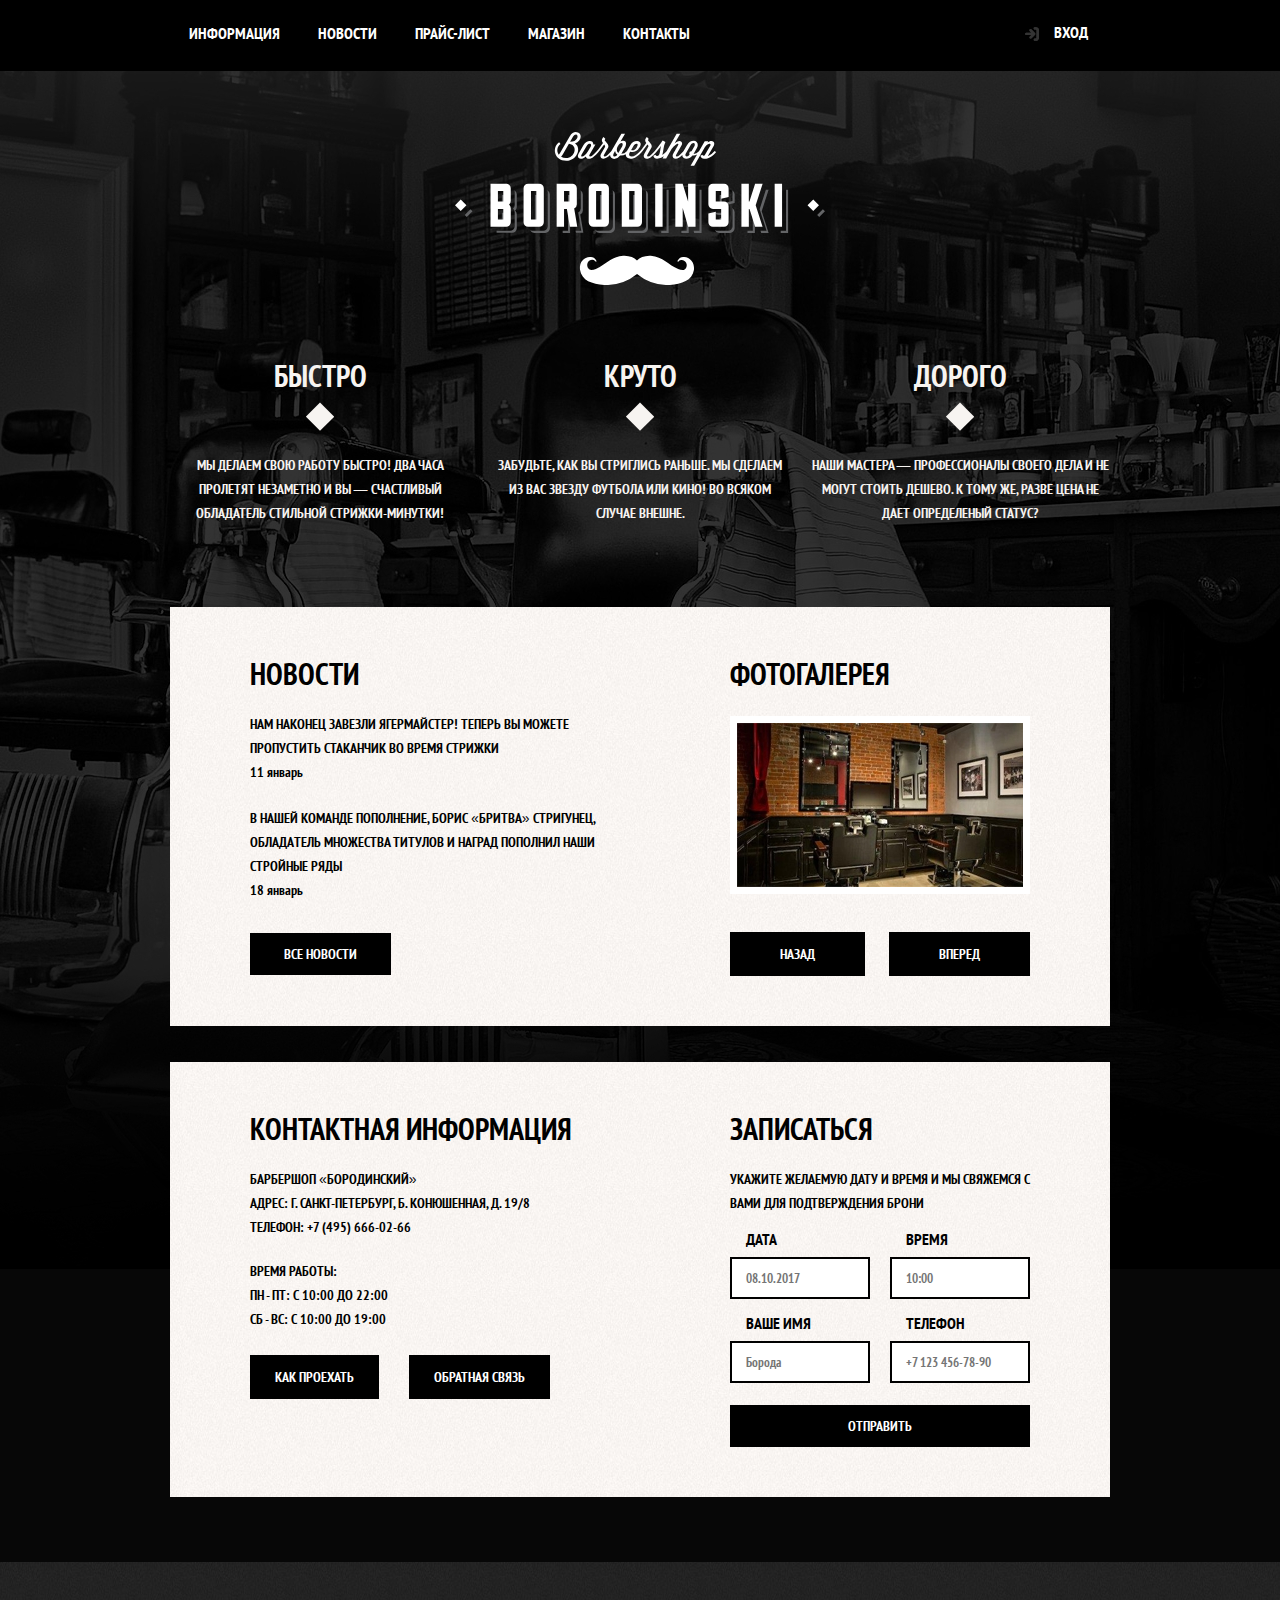
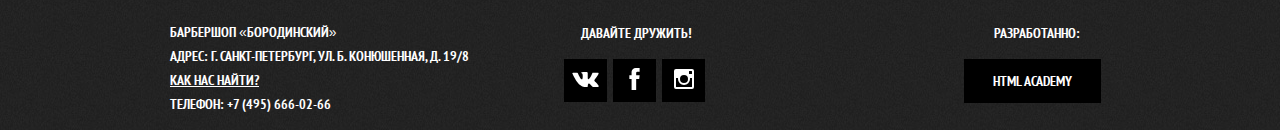
==== index.html @ 58985526 "завершен футер сделана заливка паз в свг при ховер" ====
<!DOCTYPE HTML>
<html>
<head>
<meta charset="utf-8"> 
<link rel="stylesheet" type="text/css" href="css/style.css" />
<meta name="viewport" content="width=device-width, initial-scale=1.0">
<title>Barbershop Home</title>
</head>

<body>
    <header>
        <h1 class="visually-hidden">Барбершоп "Бородинский"</h1>
        <div class="container">
            <nav class="menu-top">
                <ul class="menu-top__left-menu">
                    <li><a href="">Информация</a></li>
                    <li><a href="">Новости</a></li>
                    <li><a href="">Прайс-лист</a></li>
                    <li><a href="">Магазин</a></li>
                    <li><a href="">Контакты</a></li>
                </ul>
                <ul class="menu-top__right-menu">
                    <li><a href=""><img src="svg/login.svg" alt="" class="login-ico">Вход</a></li>
                </ul>
            </nav>
        </div>
    </header>
    <main>
        <div class="container">
            <section class="promo">
                <img src="svg/index-logo.svg" width="200px" height="auto" alt="" class="promo__logo">
                <ul class="promo__edges">
                    <li class="edge">
                        <h2>Быстро</h2>
                        <img src="svg/romb.svg" alt="">
                        <p>МЫ ДЕЛАЕМ СВОЮ РАБОТУ БЫСТРО! ДВА ЧАСА ПРОЛЕТЯТ НЕЗАМЕТНО И ВЫ — СЧАСТЛИВЫЙ ОБЛАДАТЕЛЬ СТИЛЬНОЙ СТРИЖКИ-МИНУТКИ!</p>
                    </li>
                    <li class="edge">
                        <h2>Круто</h2>
                        <img src="svg/romb.svg" alt="">
                        <p>ЗАБУДЬТЕ, КАК ВЫ СТРИГЛИСЬ РАНЬШЕ. МЫ СДЕЛАЕМ ИЗ ВАС ЗВЕЗДУ ФУТБОЛА ИЛИ КИНО! ВО ВСЯКОМ СЛУЧАЕ ВНЕШНЕ.
                        </p>
                    </li>
                    <li class="edge">
                        <h2>Дорого</h2>
                        <img src="svg/romb.svg" alt="">
                        <p>НАШИ МАСТЕРА — ПРОФЕССИОНАЛЫ СВОЕГО ДЕЛА И НЕ МОГУТ СТОИТЬ ДЕШЕВО. К ТОМУ ЖЕ, РАЗВЕ ЦЕНА НЕ ДАЕТ ОПРЕДЕЛЕНЫЙ СТАТУС?</p>
                    </li>
                </ul>
            </section><!-- /.promo -->

            <section class="widget widget__news">
                <div class="widget__left-block">
                    <h2>Новости</h2>
                    <div class="widget__news__scroll-area">
                        <p>НАМ НАКОНЕЦ ЗАВЕЗЛИ ЯГЕРМАЙСТЕР! ТЕПЕРЬ ВЫ МОЖЕТЕ ПРОПУСТИТЬ СТАКАНЧИК ВО ВРЕМЯ СТРИЖКИ</p>
                        <p class="date">11 январь</p>
                        <p>В НАШЕЙ КОМАНДЕ ПОПОЛНЕНИЕ, БОРИС «БРИТВА» СТРИГУНЕЦ, ОБЛАДAТЕЛЬ МНОЖЕСТВА ТИТУЛОВ И НАГРАД ПОПОЛНИЛ НАШИ СТРОЙНЫЕ РЯДЫ</p>
                        <p class="date">18 январь</p>
                    </div><!-- /.scroll-area -->
                    <a href="" class="btn all-news">все новости</a>
                </div><!-- /.widget__left-block -->
                <div class="widget__right-block">
                    <h2>Фотогалерея</h2>
                    <img src="img/1.jpg" height="164" width="286" alt="" class="slider">
                    <div class="slider-controls"><button class="btn prev">Назад</button><button class="btn next">Вперед</button></div>
                </div><!-- /.widget__right-block -->
            </section><!-- /.widget__news -->

            <section class="widget widget-contacts">
                <div class="widget__left-block">
                    <h2>Контактная информация</h2>
                    <p>БАРБЕРШОП «БОРОДИНСКИЙ»<br>
                    АДРЕС: Г. САНКТ-ПЕТЕРБУРГ, Б. КОНЮШЕННАЯ, Д. 19/8<br>
                    ТЕЛЕФОН: +7 (495) 666-02-66</p>
                    <p>ВРЕМЯ РАБОТЫ:<br>
                    ПН - ПТ: С 10:00 ДО 22:00<br>
                    СБ - ВС: С 10:00 ДО 19:00</p>
                    <div class="buttons-wraper">
                        <a class="btn" href="">Как проехать</a>
                        <a class="btn" href="">Обратная связь</a>
                    </div>
                </div><!-- /.widget__left-block -->
                <div class="widget__right-block">
                    <h2>Записаться</h2>
                    <p>УКАЖИТЕ ЖЕЛАЕМУЮ ДАТУ И ВРЕМЯ И МЫ СВЯЖЕМСЯ С ВАМИ ДЛЯ ПОДТВЕРЖДЕНИЯ БРОНИ</p>
                    <form action="get">
                        <div class="input-wraper">
                            <div class="input-group">
                                <label for="date">Дата</label>
                                <input type="text" id="date" placeholder="08.10.2017">
                                <label for="name">Ваше Имя</label>
                                <input type="text" id="name" placeholder="Борода">
                            </div>
                            <div class="input-group">
                                <label for="time">Время</label>
                                <input type="text" id="time" placeholder="10:00">
                                <label for="tel">Телефон</label>
                                <input type="text" id="tel" placeholder="+7 123 456-78-90">
                            </div>
                        </div> <!-- input-wraper-->
                        <button type="submit" class="btn">Отправить</button>
                    </form>
                </div><!-- /.widget__right-block -->
            </section><!-- /.widget-contacts -->    
        </div><!-- /.container -->
    </main>
    <footer>
        <div class="container flex-box">
            <div class="about">
                <p>БАРБЕРШОП «БОРОДИНСКИЙ» <br>
                АДРЕС: Г. САНКТ-ПЕТЕРБУРГ, УЛ. Б. КОНЮШЕННАЯ, Д. 19/8 <br>
                <a href="">КАК НАС НАЙТИ?</a><br>
                ТЕЛЕФОН: +7 (495) 666-02-66</p>
            </div><!-- /.about -->

            <div class="socials">
                <p>Давайте дружить!</p>
                <ul class="social__links">
                    <li class="soc-link"><a href="">
                            <p class="visually-hidden">Вконтакте</p>
                            <svg xmlns="http://www.w3.org/2000/svg" width="27" height="15" viewBox="0 0 26.14 14.91"><path d="M26 13.47l-.09-.17a13.55 13.55 0 0 0-2.6-3q-.87-.83-1.1-1.12A1 1 0 0 1 22 8a10.27 10.27 0 0 1 1.22-1.78l.88-1.16q2.35-3.13 2-4L26 .94a.8.8 0 0 0-.4-.22 2.14 2.14 0 0 0-.87 0h-3.92a.51.51 0 0 0-.27 0h-.3a.6.6 0 0 0-.15.14.93.93 0 0 0-.14.24 22.22 22.22 0 0 1-1.46 3.06q-.5.84-.93 1.46a7 7 0 0 1-.71.91 4.94 4.94 0 0 1-.52.47q-.23.18-.35.15l-.23-.05a.9.9 0 0 1-.31-.33 1.49 1.49 0 0 1-.16-.53V1.6a3.14 3.14 0 0 0 0-.62 2.12 2.12 0 0 0-.14-.44.73.73 0 0 0-.28-.33 1.57 1.57 0 0 0-.46-.18A9 9 0 0 0 12.57 0a8.93 8.93 0 0 0-3.25.33 1.83 1.83 0 0 0-.52.41q-.25.3-.07.33a1.67 1.67 0 0 1 1.16.59l.08.16a2.6 2.6 0 0 1 .19.63 6.32 6.32 0 0 1 .12 1 10.59 10.59 0 0 1 0 1.7q-.07.71-.13 1.1a2.21 2.21 0 0 1-.18.64 2.69 2.69 0 0 1-.16.3l-.07.07a1 1 0 0 1-.37.07.86.86 0 0 1-.46-.19 3.27 3.27 0 0 1-.56-.52 7 7 0 0 1-.66-.93q-.37-.6-.76-1.42l-.22-.39q-.2-.38-.56-1.11t-.62-1.43A.9.9 0 0 0 5.2.9h-.07a.93.93 0 0 0-.22-.16A1.44 1.44 0 0 0 4.6.65L.87.68A1 1 0 0 0 .1.94L0 1a.44.44 0 0 0 0 .22 1.08 1.08 0 0 0 .08.37Q.9 3.53 1.86 5.31t1.66 2.87Q4.23 9.27 5 10.24t1 1.24l.37.41.34.33a8.06 8.06 0 0 0 1 .78 16.34 16.34 0 0 0 1.4.9 7.6 7.6 0 0 0 1.79.72 6.19 6.19 0 0 0 2 .22h1.57a1.08 1.08 0 0 0 .72-.3l.05-.07a.9.9 0 0 0 .1-.25 1.38 1.38 0 0 0 0-.37 4.48 4.48 0 0 1 .09-1.05 2.77 2.77 0 0 1 .23-.71 1.74 1.74 0 0 1 .29-.4 1.19 1.19 0 0 1 .23-.2h.11a.86.86 0 0 1 .77.21 4.52 4.52 0 0 1 .83.79q.39.47.93 1.05a6.41 6.41 0 0 0 1 .87l.27.16a3.31 3.31 0 0 0 .71.3 1.53 1.53 0 0 0 .76.07l3.48-.05a1.58 1.58 0 0 0 .8-.17.68.68 0 0 0 .34-.37 1.06 1.06 0 0 0 0-.46 1.71 1.71 0 0 0-.1-.36z" fill="#fff"/></svg>
                        </a>
                    </li>
                    <li class="soc-link"><a href="">
                            <p class="visually-hidden">Фейсбук</p>
                            <svg xmlns="http://www.w3.org/2000/svg" width="19" height="22" viewBox="0 0 10.15 21.74"><path d="M3.34 1.12A4.77 4.77 0 0 1 6.53 0h3.61v3.81H7.81a1.07 1.07 0 0 0-1.09.83v2.55h3.42c-.08 1.23-.24 2.45-.41 3.67h-3v10.87H2.21V10.86H0V7.21h2.19V3.66a3.83 3.83 0 0 1 1.15-2.54z" fill="#fff"/></svg>
                        </a>
                    </li>
                    <li class="soc-link"><a href="">
                            <p class="visually-hidden">Инстаграм</p>
                            <svg xmlns="http://www.w3.org/2000/svg" width="20" height="20" viewBox="0 0 20 20"><path d="M18 0H2a2 2 0 0 0-2 2v16a2 2 0 0 0 2 2h16a2 2 0 0 0 2-2V2a2 2 0 0 0-2-2zm-8 6a4 4 0 1 1-4 4 4 4 0 0 1 4-4zM2.5 18a.47.47 0 0 1-.5-.5V9h2.1a3.4 3.4 0 0 0-.1 1 6 6 0 1 0 12 0 3.4 3.4 0 0 0-.1-1H18v8.5a.47.47 0 0 1-.5.5zM18 4.5a.47.47 0 0 1-.5.5h-2a.47.47 0 0 1-.5-.5v-2a.47.47 0 0 1 .5-.5h2a.47.47 0 0 1 .5.5z" fill="#fff"/></svg>
                        </a>
                    </li>
                </ul>
            </div><!-- /.socials -->
            <div class="copyright">
                <p>Разработанно:</p>
                <a href="" class="btn">HTML Academy</a>
            </div><!-- /.copyright -->
        </div><!-- /.container -->
    </footer>
</body>
</html>
---- css/style.css ----
@font-face {
	font-family: "PT Sans Narrow";
	src: url('../fonts/web/ptsansnarrowbold.woff2');
	font-weight: 700;
	font-style: normal;
}
body {
	font-family: "PT Sans Narrow", sans-serif;
	margin: 0;
	padding: 0;
	text-transform: uppercase;
	background-image: url(../img/mainbg.jpg);
	background-position:top;
	background-color: #000;
	background-repeat: no-repeat;
}
h2{
	font-size: 30px;
}
p{
	font-size:14px;

}
.visually-hidden{
	position: absolute;
	top: -2000px;
}
.container {
	width: 940px;
	margin-left: auto;
	margin-right: auto;
	margin-top: 0;
	border: 0;
}
.btn{
	color: #fff;
	font-size:14px;
	padding:12px 34px;
	background-color: #000;
	border: 0;
	font-family: inherit;
	text-transform: uppercase;
	text-decoration: none;
}
header {
	background-color: #000;
	margin: 0;
	padding: 0;
	min-height: 71px;
}
ul {
	list-style: none;
}
header a {
	font-size: 16px;
	color: #fff;
	text-decoration: none;
	text-transform: uppercase;
}
section.promo{
	color:#f7f4f1;
	margin-bottom: 82px;
}
.widget{
	background-color: #D3D7CFFF;
	background-image: url(../img/widgetbg.jpg);
	background-repeat: repeat;
}
label{
	display: block;
	margin-left: 16px;
	margin-top: 14px;
	margin-bottom: 8px;
}
input{
	font-family: inherit;
	box-sizing: border-box;
	width:140px;
	border-radius: 0;
	border:2px solid #000;
	padding: 10px 14px;
}
footer{
	background-color: #2E3436FF;
	background-image: url(../img/footerbg.jpg);
	background-repeat: repeat;
	margin-top: 65px;
}
footer p{
	color:#fff;
}
.about a{
	color:#fff;
}

/*------ END BASE SYLES -----------*/


/*::::::: HEADER :::::::::::::::::::*/

.menu-top{
	display: flex;
	justify-content:space-between;
}
	.menu-top__left-menu{
		display: flex;
		justify-content:space-between;
		margin:0;
		padding:0px 0px;
	}
		.menu-top__left-menu li{
			display: flex;
			margin:0;
			padding:0;
		}
		.menu-top__left-menu a{
			margin:0;
			padding:23px 19px;
			padding-bottom: 26px;
		}
	.menu-top__right-menu{
		margin:0;
		padding:0;
	}
		.menu-top__right-menu li{
			display: flex;
			margin:0;
			padding:0;
		}
		.menu-top__right-menu a{
			margin:0;
			padding:22px 22px;
			padding-left: 40px;
			position: relative;
			padding-bottom: 29px;
		}
		.menu-top__right-menu .login-ico{
			position: absolute;
			top: 26px;
			left: 10px;
			opacity: 0.2;
		}
	.menu-top a:hover{
		background-color: #323232;
	}
	.menu-top a:hover .login-ico{
		opacity: 1;
	} 

/*----- END HEADER --------------*/

/*:::::::: MAIN :::::::::::::::::*/
.promo{
	text-align: center;
}
	.promo__logo{
		margin-top: 61px;
		margin-bottom:42px;

		box-sizing: border-box;
		width: 370px;
		height: auto;
	}

	.promo__edges{
		padding: 0;
		margin:0;
		margin-bottom: 20px;
		display:flex;
		justify-content:space-between;
	}
		.edge{
			max-width: 300px;
		}
		.edge h2{
			margin-bottom: 7px;
		}
		.edge img{
			margin-bottom: 18px;
		}
		.edge p{
			line-height: 24px;
			margin: 0;
		}

.widget{
	margin:0;
	padding:47px 80px;
	display: flex;
	justify-content:space-between;
	margin-bottom: 36px;
	padding-bottom: 50px;
}
	.widget h2{
		margin-top: 0;
		margin-bottom:19px;
	}
	.widget p{
		line-height: 24px;
		margin: 0;
	}
	.widget .slider{
		border: 7px solid #fff;
		margin-top: 4px;
		margin-bottom:20px;
	}
	.widget__left-block{
		box-sizing:border-box;
		width: 360px;
	}
	.widget__news__scroll-area{
		overflow: auto;
		max-height: 300px;
		padding-bottom: 1px;
	}
	.widget__left-block .date{
		margin-top: 0px;
		margin-bottom:10px;
		text-transform: none;
		display: block;
		padding-bottom: 12px;
	}
	.widget__left-block .btn.all-news{
		margin-top: 8px;
		display: inline-block;
	}
	.widget__right-block{
		width:300px;
	}
	.slider-controls{
		display: flex;
		justify-content:space-between;
		margin-top: 14px;
		margin-bottom:0;
	}

	.widget.widget-contacts .widget__left-block > p{
		margin-bottom:20px
	}
		.slider-controls .btn{
			padding: 13px 50px;
		}

	
	.buttons-wraper{
		margin-top: 24px;
		display:flex;
		justify-content:space-between;
		width: 300px;
	}
		.buttons-wraper .btn{
			padding: 13px 25px;
		}

	.widget__right-block form{
		margin-top: 15px;
	}
		.input-wraper{
			display: flex;
			justify-content: space-between;
			margin-top: -15px;
		}
			form button.btn{
				display:block;
				width: 100%;
				margin-top: 22px;
			}
	
	.container.flex-box{
		display:flex;
		justify-content:flex-start;
		padding-top: 48px;
	}
		.about p{
			line-height:24px;
			margin-top: 10px;
		}
			
		.socials{
			margin-left: 95px;
		}
			.socials p{
				margin-left: 17px;
				margin-bottom: 17px;
			}
			.social__links{
				display:flex;
				justify-content:space-between;
				width: 141px;
				padding: 0;
			}
			.social__links li{
				display:flex;
				justify-content:center;
				align-content:center;
				align-items:center;
				background-color:#000;
				width:43px;
				height:43px;
			}
				.soc-link:hover path{
					fill:#000;
				}
				.soc-link:hover{
					background-color:#fff;
				}
			
		.copyright{
			margin-left: 259px;
		} p{}
			.copyright p{
				margin-bottom: 17px;
				margin-left: 30px;
			}
			.copyright a.btn{
				padding: 13px 29px;
				display: block;
			}
				.copyright a.btn:hover{
					background-color:#fff;
					color:#000;
				}
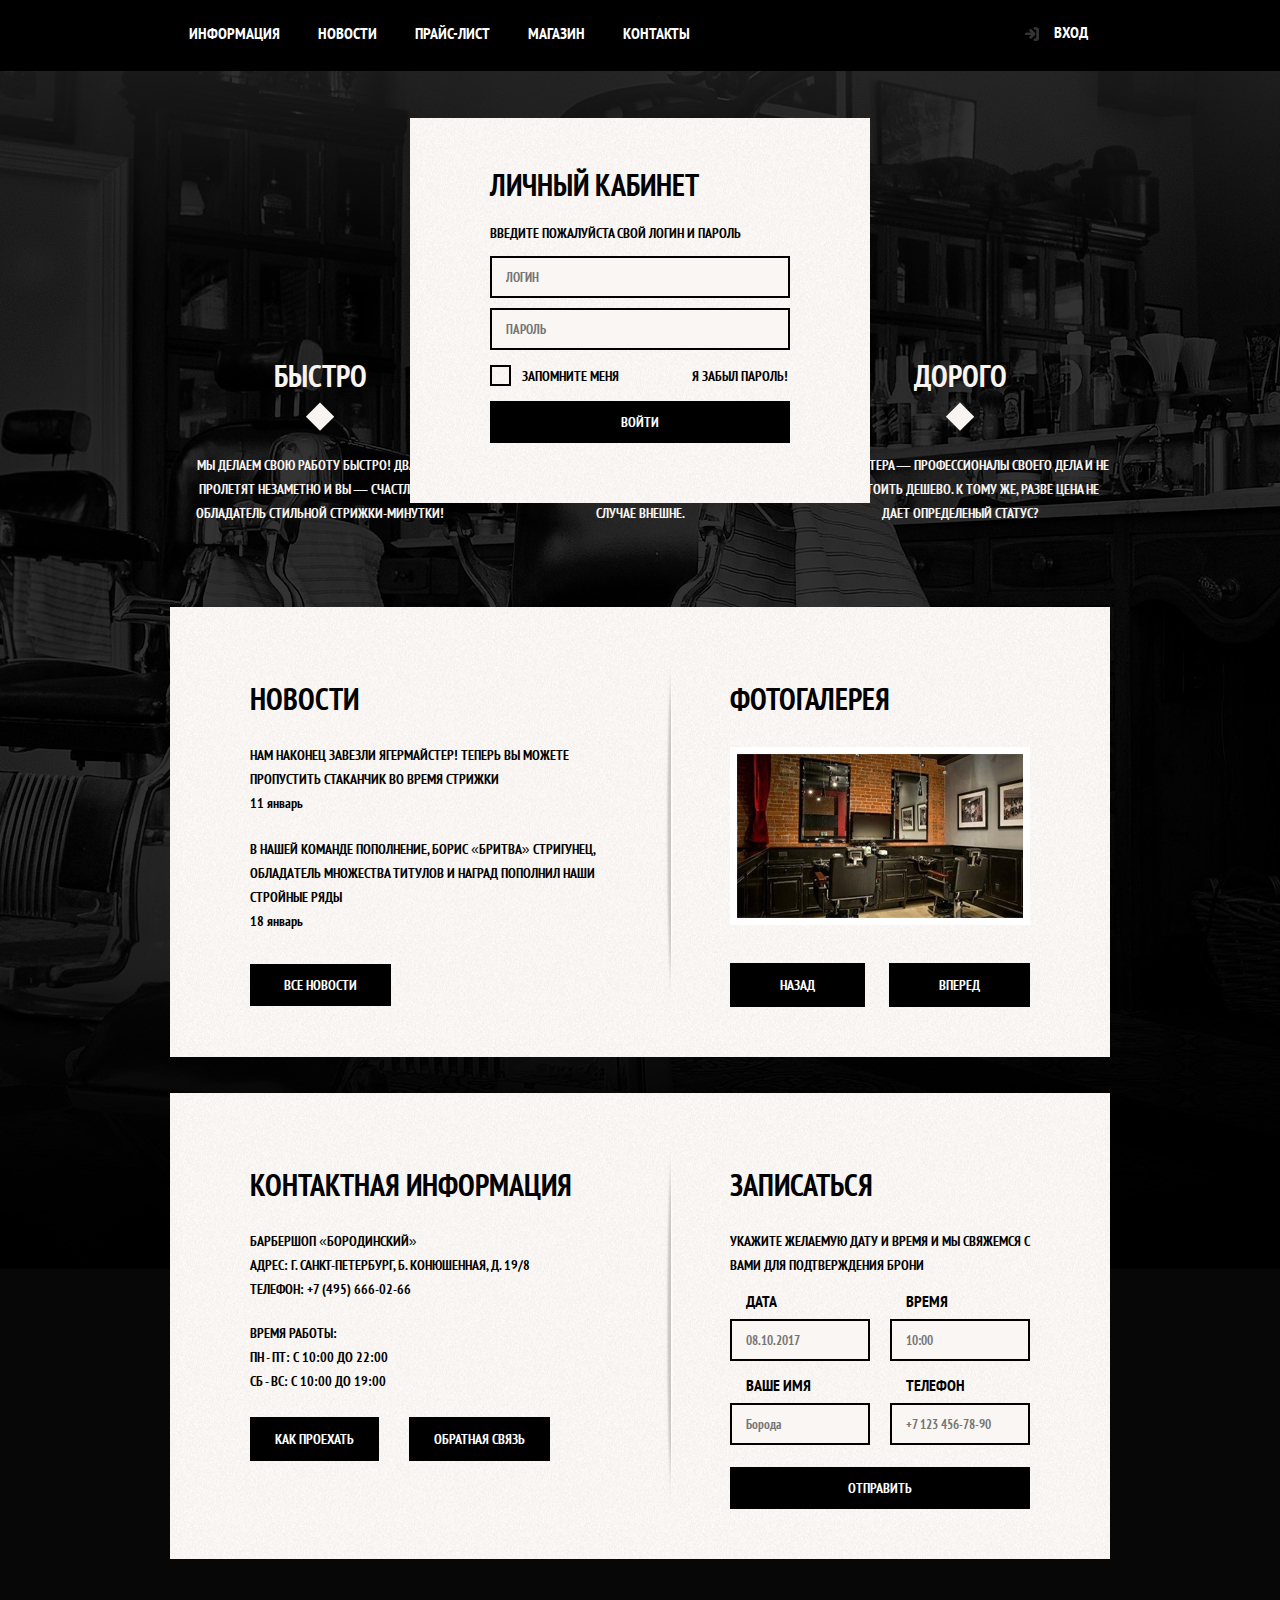
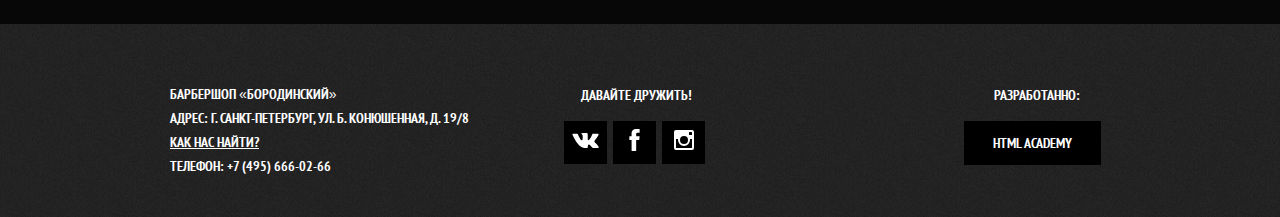
==== commit ef804bd1: "завершен register popup" ====
--- a/index.html
+++ b/index.html
@@ -61,6 +61,7 @@
                     </div><!-- /.scroll-area -->
                     <a href="" class="btn all-news">все новости</a>
                 </div><!-- /.widget__left-block -->
+                <img src="img/border.png" class="border"/>
                 <div class="widget__right-block">
                     <h2>Фотогалерея</h2>
                     <img src="img/1.jpg" height="164" width="286" alt="" class="slider">
@@ -82,10 +83,11 @@
                         <a class="btn" href="">Обратная связь</a>
                     </div>
                 </div><!-- /.widget__left-block -->
+                <img src="img/border.png" class="border"/>
                 <div class="widget__right-block">
                     <h2>Записаться</h2>
                     <p>УКАЖИТЕ ЖЕЛАЕМУЮ ДАТУ И ВРЕМЯ И МЫ СВЯЖЕМСЯ С ВАМИ ДЛЯ ПОДТВЕРЖДЕНИЯ БРОНИ</p>
-                    <form action="get">
+                    <form action="get" class="feedback">
                         <div class="input-wraper">
                             <div class="input-group">
                                 <label for="date">Дата</label>
@@ -141,5 +143,30 @@
             </div><!-- /.copyright -->
         </div><!-- /.container -->
     </footer>
+
+<!-- :::::POPUPS::::::::::::::::::::: -->
+
+<!-- :::::REGISTER POPUP:::::::::::-->
+
+<div class="popup-container">
+    <div class="register-popup">
+        <form class="register-form">
+            <h2>Личный кабинет</h2>
+            <p>Введите пожалуйста свой логин и пароль</p>
+            <label for="login" class="visually-hidden">Логин</label>
+            <input type="text" id="login" name="login" placeholder="Логин"><br>
+            <label for="password" class="visually-hidden">Пароль</label>
+            <input type="password" id="password" name="password" placeholder="Пароль">
+            <div class="remember-block-wrapper">
+                <input type="checkbox" id="remember-me" name="remember_me">
+                <div class="checkbox"></div>
+                <label for="remember-me">Запомните меня</label>
+                <a href="" class="">Я забыл пароль!</a>
+            </div>
+            <button type="submit" class="btn">Войти</button>
+        </form>
+    </div>
+</div>
+
 </body>
 </html>
--- a/css/style.css
+++ b/css/style.css
@@ -1,3 +1,7 @@
+
+/*::::::::::: BASE STYLES ::::::::::::::::::::::*/
+
+
 @font-face {
 	font-family: "PT Sans Narrow";
 	src: url('../fonts/web/ptsansnarrowbold.woff2');
@@ -42,6 +46,9 @@
 	text-transform: uppercase;
 	text-decoration: none;
 }
+	.btn:hover{
+		background-color:#663d15;
+	}
 header {
 	background-color: #000;
 	margin: 0;
@@ -79,7 +86,12 @@
 	border-radius: 0;
 	border:2px solid #000;
 	padding: 10px 14px;
-}
+	background-color:#f9f6f3;
+}
+	input:focus{
+		border:2px solid #663d15;
+		outline: 1px solid #663d15;
+	}
 footer{
 	background-color: #2E3436FF;
 	background-image: url(../img/footerbg.jpg);
@@ -147,7 +159,7 @@
 		opacity: 1;
 	} 
 
-/*----- END HEADER --------------*/
+/*----- end header --------------*/
 
 /*:::::::: MAIN :::::::::::::::::*/
 .promo{
@@ -184,6 +196,7 @@
 		}
 
 .widget{
+	position:relative;
 	margin:0;
 	padding:47px 80px;
 	display: flex;
@@ -191,6 +204,7 @@
 	margin-bottom: 36px;
 	padding-bottom: 50px;
 }
+	.
 	.widget h2{
 		margin-top: 0;
 		margin-bottom:19px;
@@ -260,7 +274,7 @@
 			justify-content: space-between;
 			margin-top: -15px;
 		}
-			form button.btn{
+			.feedback button.btn{
 				display:block;
 				width: 100%;
 				margin-top: 22px;
@@ -270,6 +284,16 @@
 		display:flex;
 		justify-content:flex-start;
 		padding-top: 48px;
+	}
+
+/*------- end main ------------------*/
+
+
+/*:::::::: FOOTER ::::::::::::::::::::*/
+
+
+	footer{
+		height:193px;
 	}
 		.about p{
 			line-height:24px;
@@ -319,4 +343,125 @@
 				.copyright a.btn:hover{
 					background-color:#fff;
 					color:#000;
-				}+				}
+
+/*-------- end footer -----------------*/
+
+/*::::::::::::::::::::::::::::::::::::::*/
+/*::::::::: POPUPS :::::::::::::::::::::*/
+/*::::::::::::::::::::::::::::::::::::::*/
+.popup-container{
+	position:absolute;
+	top:0;
+	
+	width:100%;
+	height:100%;
+	display:flex;
+	justify-content:space-between;
+}
+
+.register-popup{
+	top:118px;
+	
+	margin-top:118px;
+	margin-left:auto;
+	margin-right:auto;
+
+	padding:47px 80px;
+
+	box-sizing:border-box;
+	width:460px;
+	height:385px;
+	
+	background-color:#f9f6f3;
+	background-image:url(../img/widgetbg.jpg);
+}
+	.register-form{
+		margin:0;
+		padding:0;
+
+		width:100%;
+		height:100%;
+	}
+		.register-form h2{
+			margin-top:0;
+			margin-bottom:20px
+		}
+		.register-form p{
+			margin-bottom:14px;
+		}
+		.register-form input{
+			margin-bottom:10px;
+			width:300px;
+			text-transform: uppercase;
+		}
+			.remember-block-wrapper{
+				position:relative;
+				font-size:14px;
+			}
+				.checkbox{
+					position:absolute;
+					top:5px;
+					width:17px;
+					height:17px;
+					border:2px solid #000;
+					z-index:0;
+				}
+					.checkbox::before,
+					.checkbox::after{
+						opacity:0;
+						position:absolute;
+						top:8px;
+						left:1px;
+						content:"";
+						border: 1px solid #000;
+						width:13px;
+						height:0px;
+					}
+					.checkbox::before{
+						transform: rotate(45deg);
+					}
+					.checkbox::after{
+						transform:rotate(-45deg);
+					}
+					.register-form input[type=checkbox]{
+						position:relative;
+						opacity:0;
+						z-index:1;
+					}
+					.register-form input[type=checkbox]:hover{
+						cursor:pointer;
+					}
+					.register-form input[type=checkbox]:checked + .checkbox::before{
+						opacity:1;
+					}
+					.register-form input[type=checkbox]:checked + .checkbox::after{
+						opacity:1;
+					}
+				.remember-block-wrapper input{
+					display: inline;
+					margin-top:8px;
+					width:15px;
+				}
+				.remember-block-wrapper label{
+					display:inline;
+					margin-left:7px;
+				}
+				.remember-block-wrapper label:hover{
+					cursor:pointer;
+				}
+				.remember-block-wrapper a{
+					display: inline;
+					margin-left:70px;
+					color:#000;
+					text-decoration:none;
+				}
+				.remember-block-wrapper a:hover{
+					text-decoration:underline;
+				}
+		.register-form button{
+			display:block;
+			width:100%;
+			margin-top:10px;
+		}
+/*::::::::::: REGISTER :::::::::::::::::*/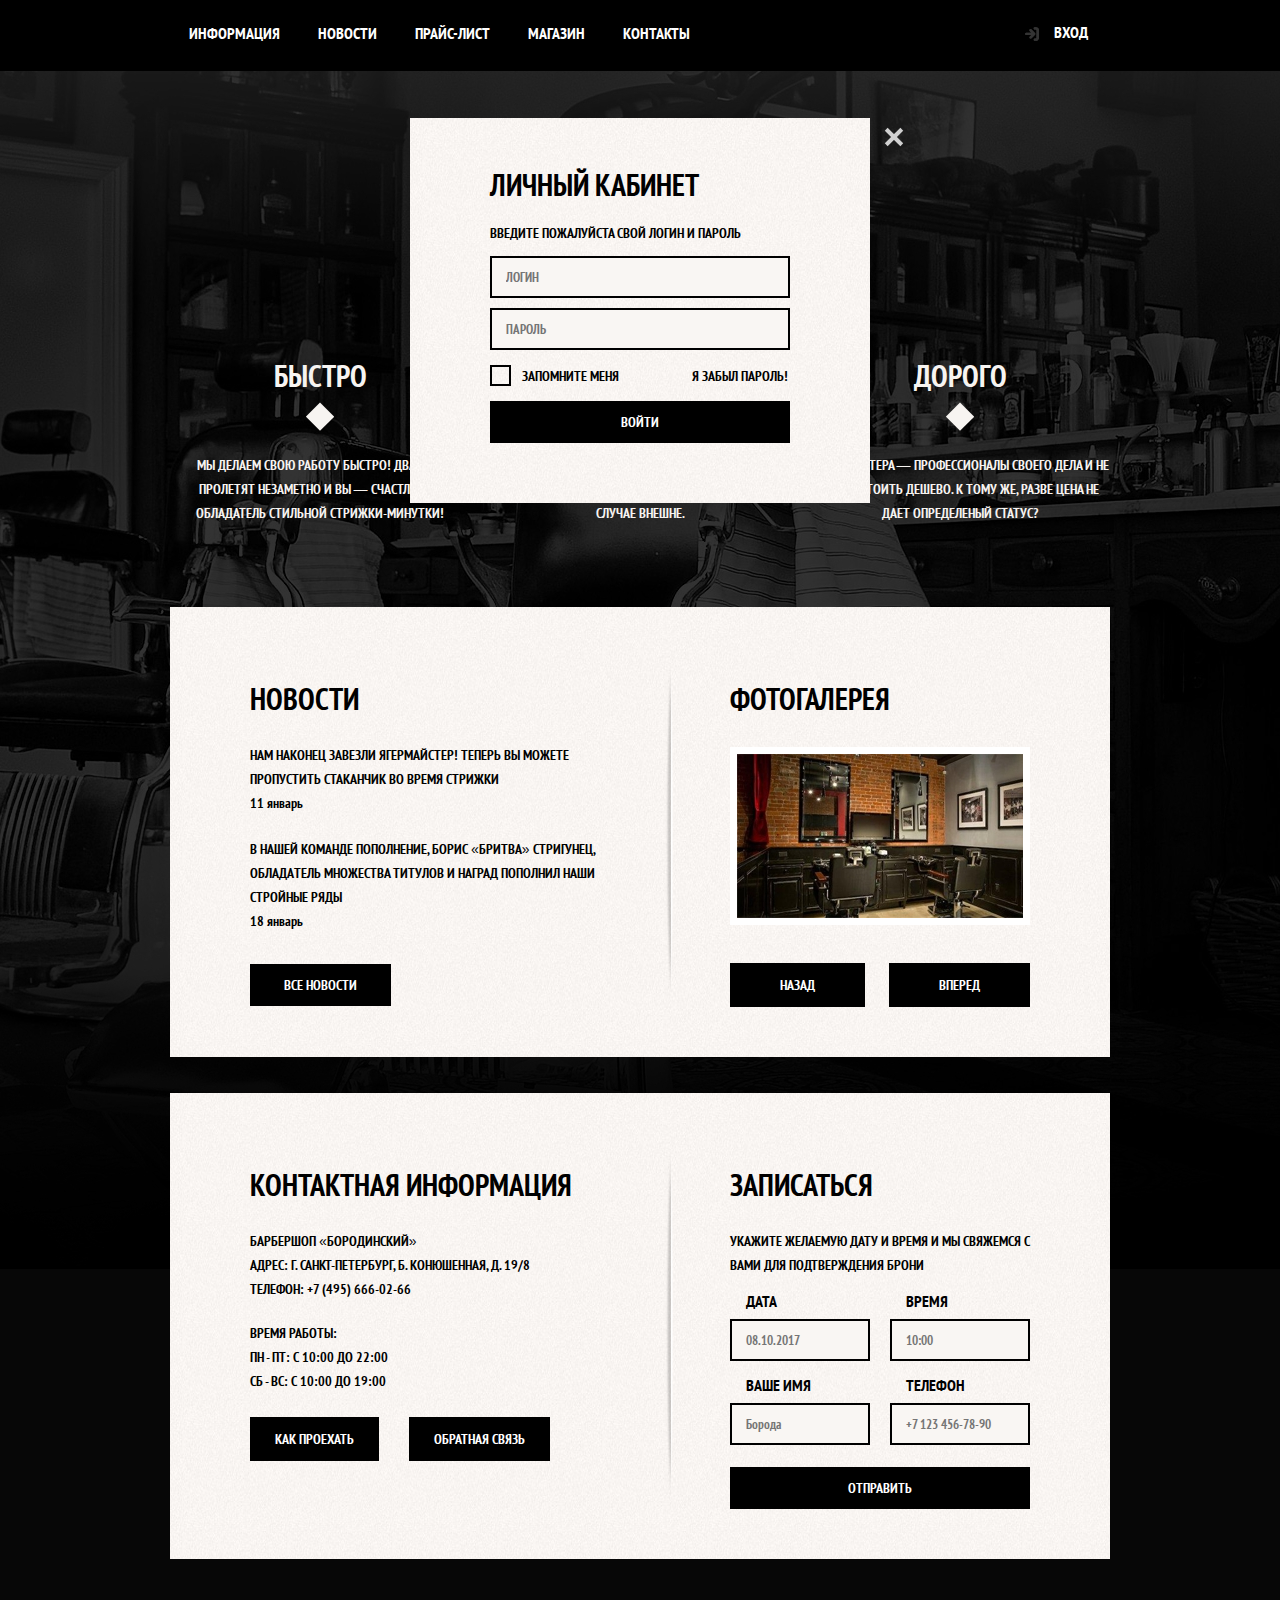
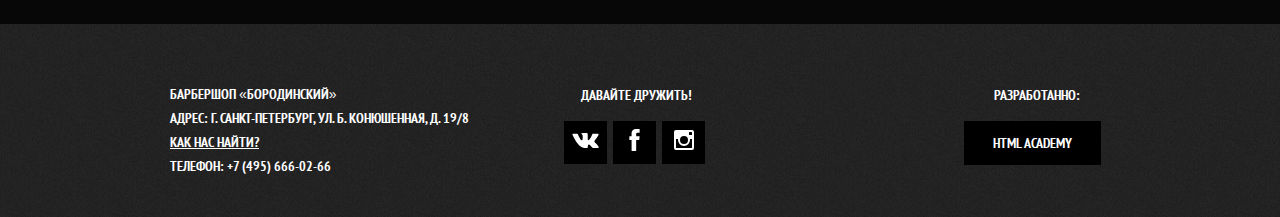
==== commit a74d85ae: "+ кнопка закрытия попапа" ====
--- a/index.html
+++ b/index.html
@@ -150,6 +150,7 @@
 
 <div class="popup-container">
     <div class="register-popup">
+        <div class="close-button"></div>
         <form class="register-form">
             <h2>Личный кабинет</h2>
             <p>Введите пожалуйста свой логин и пароль</p>
--- a/css/style.css
+++ b/css/style.css
@@ -361,9 +361,10 @@
 }
 
 .register-popup{
+	position:relative;
 	top:118px;
 	
-	margin-top:118px;
+	margin-top:0px;
 	margin-left:auto;
 	margin-right:auto;
 
@@ -464,4 +465,31 @@
 			width:100%;
 			margin-top:10px;
 		}
+	.close-button{
+		position:absolute;
+		top: 6px;
+		right:-36px;
+		width: 25px;
+		height: 25px;
+		z-index:2;
+	}
+	.close-button:hover{
+		cursor:pointer;
+	}
+		.close-button::before,
+		.close-button::after{
+			position:absolute;
+			content:"";
+			background-color:#d0d0d0;
+			top: 11px;
+			left:2px;
+			width: 22px;
+			height: 4px;
+		}
+		.close-button::before{
+			transform:rotate(45deg);
+		}
+		.close-button::after{
+			transform:rotate(-45deg);
+		}
 /*::::::::::: REGISTER :::::::::::::::::*/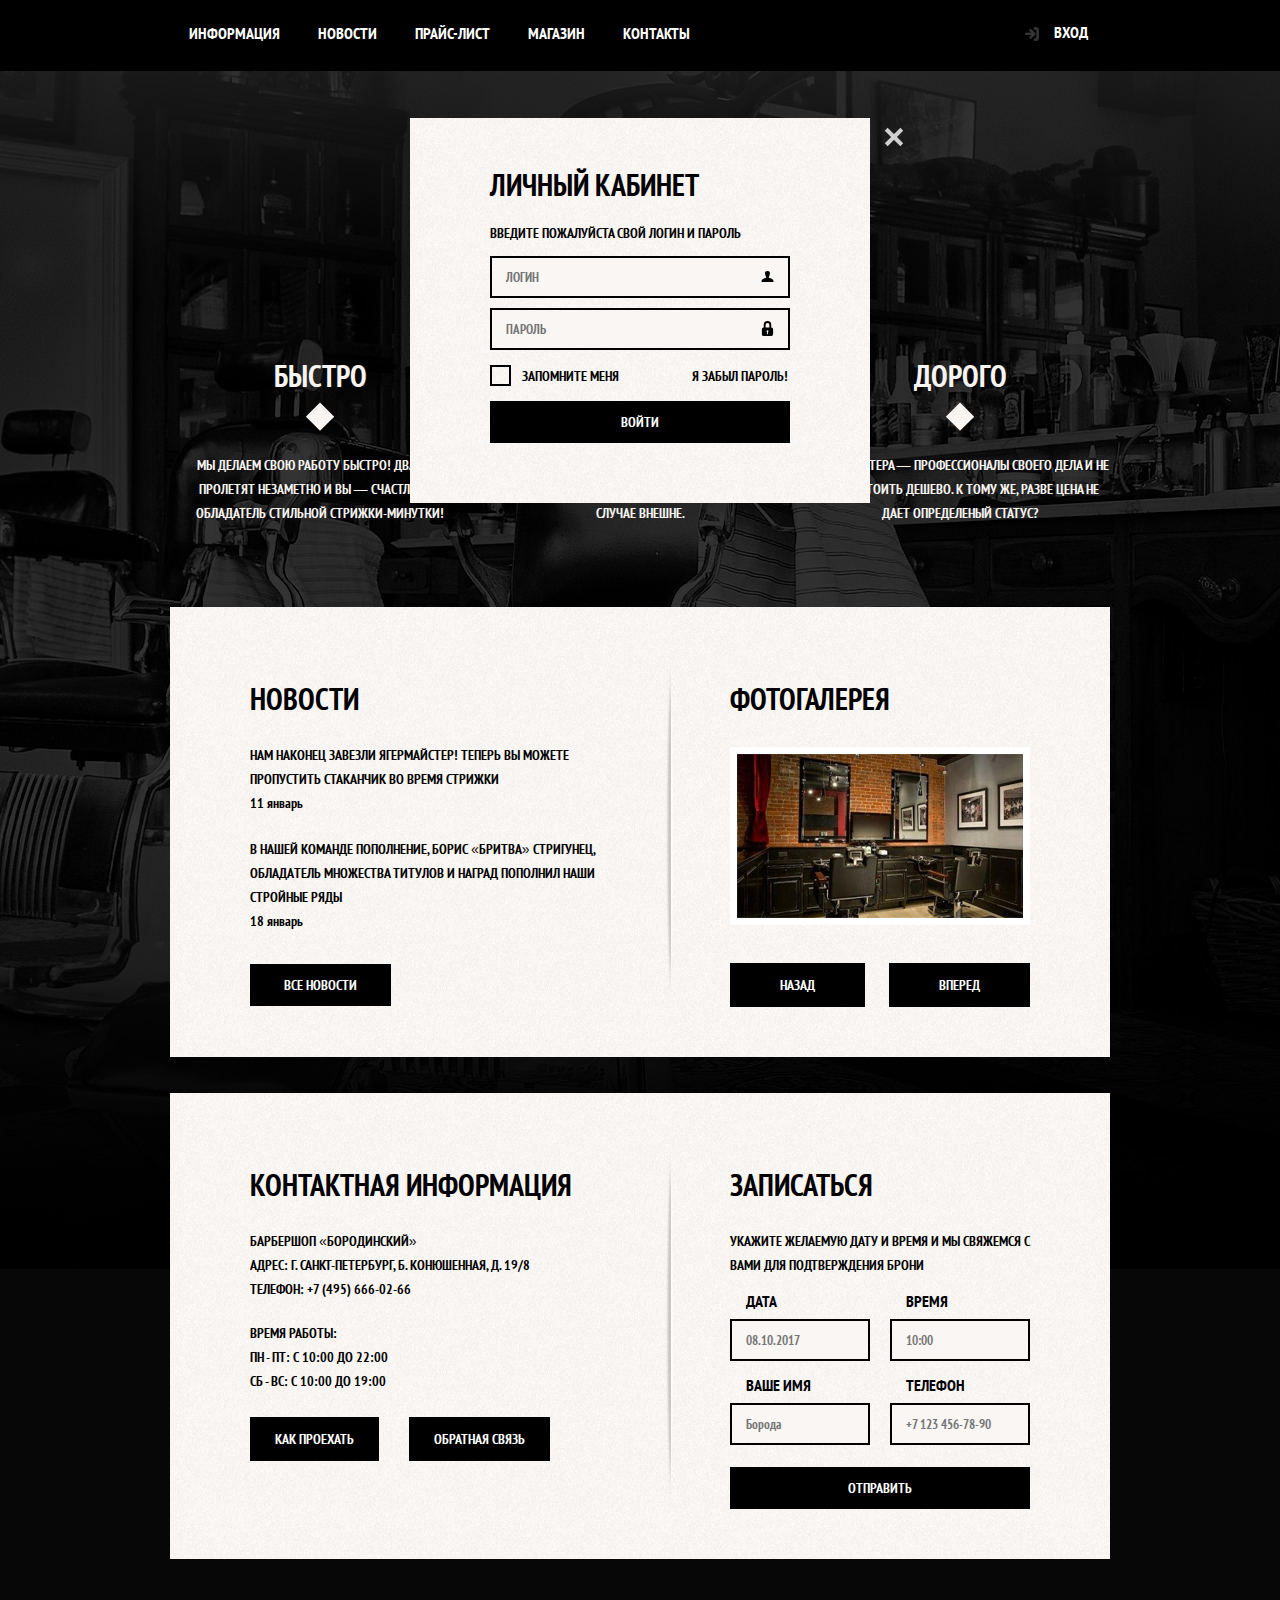
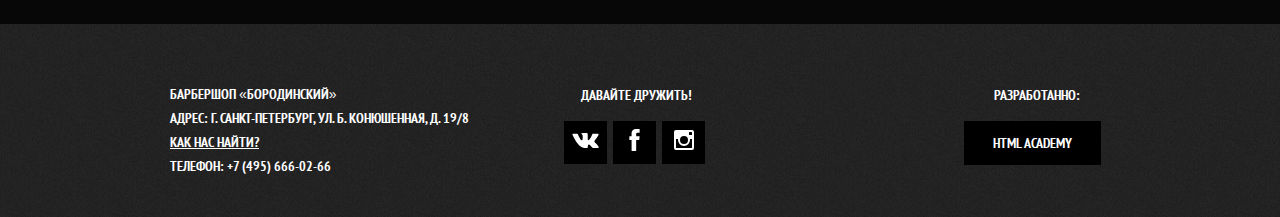
==== commit a8feae3d: "+ кнопка закрытия + иконки инпутов" ====
--- a/index.html
+++ b/index.html
@@ -155,9 +155,11 @@
             <h2>Личный кабинет</h2>
             <p>Введите пожалуйста свой логин и пароль</p>
             <label for="login" class="visually-hidden">Логин</label>
-            <input type="text" id="login" name="login" placeholder="Логин"><br>
+            <input type="text" id="login" name="login" placeholder="Логин">
+            <span><img src="svg/user.svg" class="input-ico"></span><br>
             <label for="password" class="visually-hidden">Пароль</label>
             <input type="password" id="password" name="password" placeholder="Пароль">
+            <span><img src="svg/lock.svg" class="input-ico"></span>
             <div class="remember-block-wrapper">
                 <input type="checkbox" id="remember-me" name="remember_me">
                 <div class="checkbox"></div>
--- a/css/style.css
+++ b/css/style.css
@@ -363,17 +363,14 @@
 .register-popup{
 	position:relative;
 	top:118px;
-	
 	margin-top:0px;
 	margin-left:auto;
 	margin-right:auto;
-
 	padding:47px 80px;
-
+	padding-right: 60px;
 	box-sizing:border-box;
 	width:460px;
 	height:385px;
-	
 	background-color:#f9f6f3;
 	background-image:url(../img/widgetbg.jpg);
 }
@@ -395,7 +392,13 @@
 			margin-bottom:10px;
 			width:300px;
 			text-transform: uppercase;
-		}
+			padding-right: 40px;
+		}
+			.register-form .input-ico{
+				position:relative;
+				top:2px;
+				right:33px;
+			}
 			.remember-block-wrapper{
 				position:relative;
 				font-size:14px;
@@ -462,7 +465,7 @@
 				}
 		.register-form button{
 			display:block;
-			width:100%;
+			width:300px;
 			margin-top:10px;
 		}
 	.close-button{
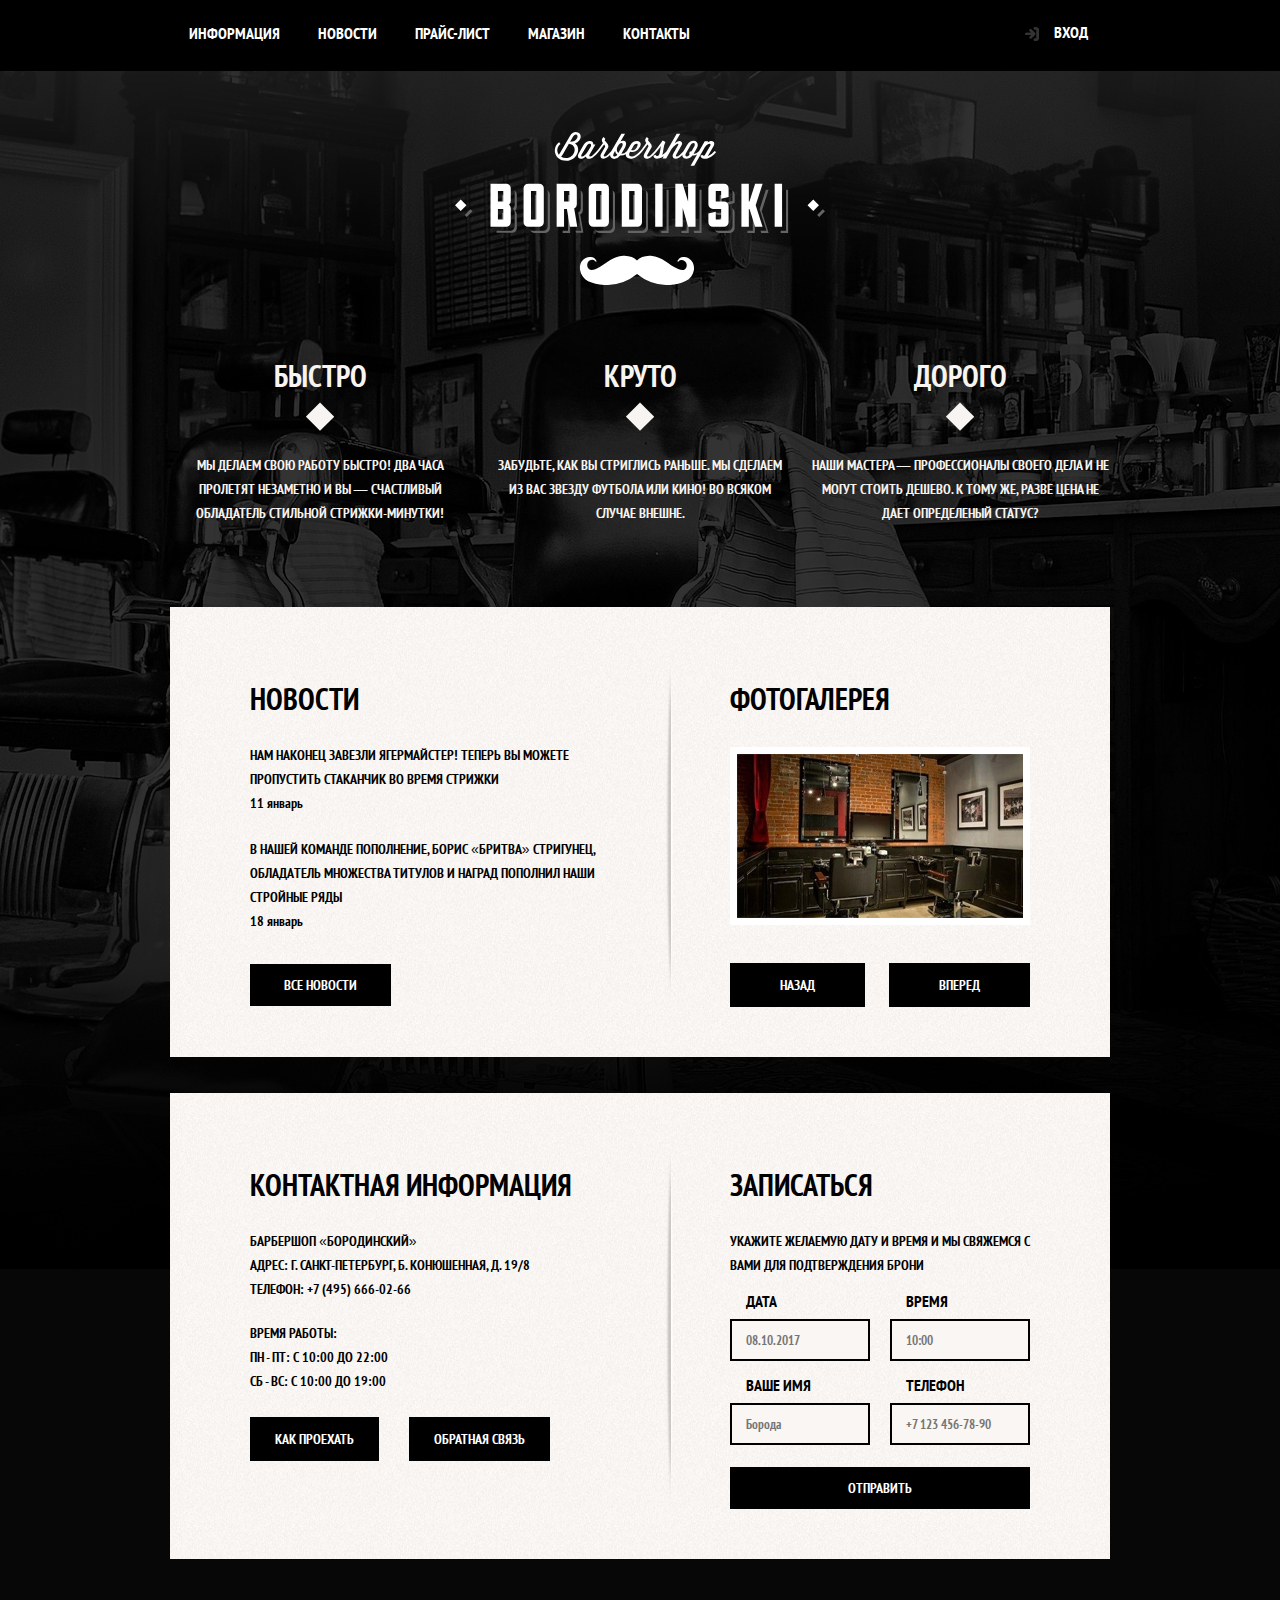
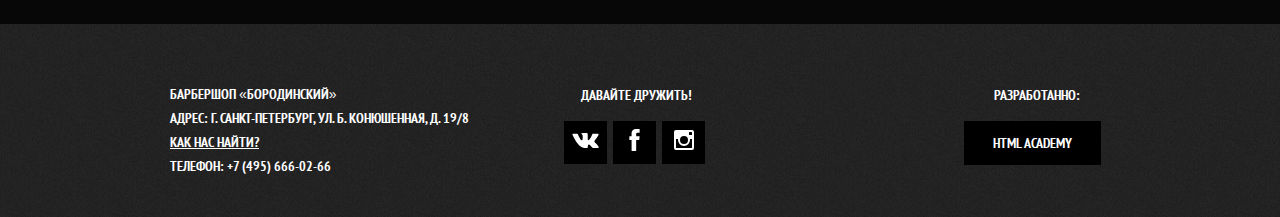
==== commit 855901ec: "+ скрипт открытие/закрытия формы регистрации" ====
--- a/index.html
+++ b/index.html
@@ -21,7 +21,7 @@
                     <li><a href="">Контакты</a></li>
                 </ul>
                 <ul class="menu-top__right-menu">
-                    <li><a href=""><img src="svg/login.svg" alt="" class="login-ico">Вход</a></li>
+                    <li><a class="register-button" href=""><img src="svg/login.svg" alt="" class="login-ico">Вход</a></li>
                 </ul>
             </nav>
         </div>
@@ -150,7 +150,7 @@
 
 <div class="popup-container">
     <div class="register-popup">
-        <div class="close-button"></div>
+        <div class="register-popup-close"></div>
         <form class="register-form">
             <h2>Личный кабинет</h2>
             <p>Введите пожалуйста свой логин и пароль</p>
@@ -171,5 +171,7 @@
     </div>
 </div>
 
+<script src="js/scripts.js"></script>
+
 </body>
 </html>
--- a/css/style.css
+++ b/css/style.css
@@ -353,7 +353,7 @@
 .popup-container{
 	position:absolute;
 	top:0;
-	
+	left:-10000px;
 	width:100%;
 	height:100%;
 	display:flex;
@@ -374,6 +374,9 @@
 	background-color:#f9f6f3;
 	background-image:url(../img/widgetbg.jpg);
 }
+.register-popup-show{
+	left:0;
+}
 	.register-form{
 		margin:0;
 		padding:0;
@@ -468,7 +471,7 @@
 			width:300px;
 			margin-top:10px;
 		}
-	.close-button{
+	.register-popup-close{
 		position:absolute;
 		top: 6px;
 		right:-36px;
@@ -476,11 +479,11 @@
 		height: 25px;
 		z-index:2;
 	}
-	.close-button:hover{
+	.register-popup-close:hover{
 		cursor:pointer;
 	}
-		.close-button::before,
-		.close-button::after{
+		.register-popup-close::before,
+		.register-popup-close::after{
 			position:absolute;
 			content:"";
 			background-color:#d0d0d0;
@@ -489,10 +492,10 @@
 			width: 22px;
 			height: 4px;
 		}
-		.close-button::before{
+		.register-popup-close::before{
 			transform:rotate(45deg);
 		}
-		.close-button::after{
+		.register-popup-close::after{
 			transform:rotate(-45deg);
 		}
 /*::::::::::: REGISTER :::::::::::::::::*/